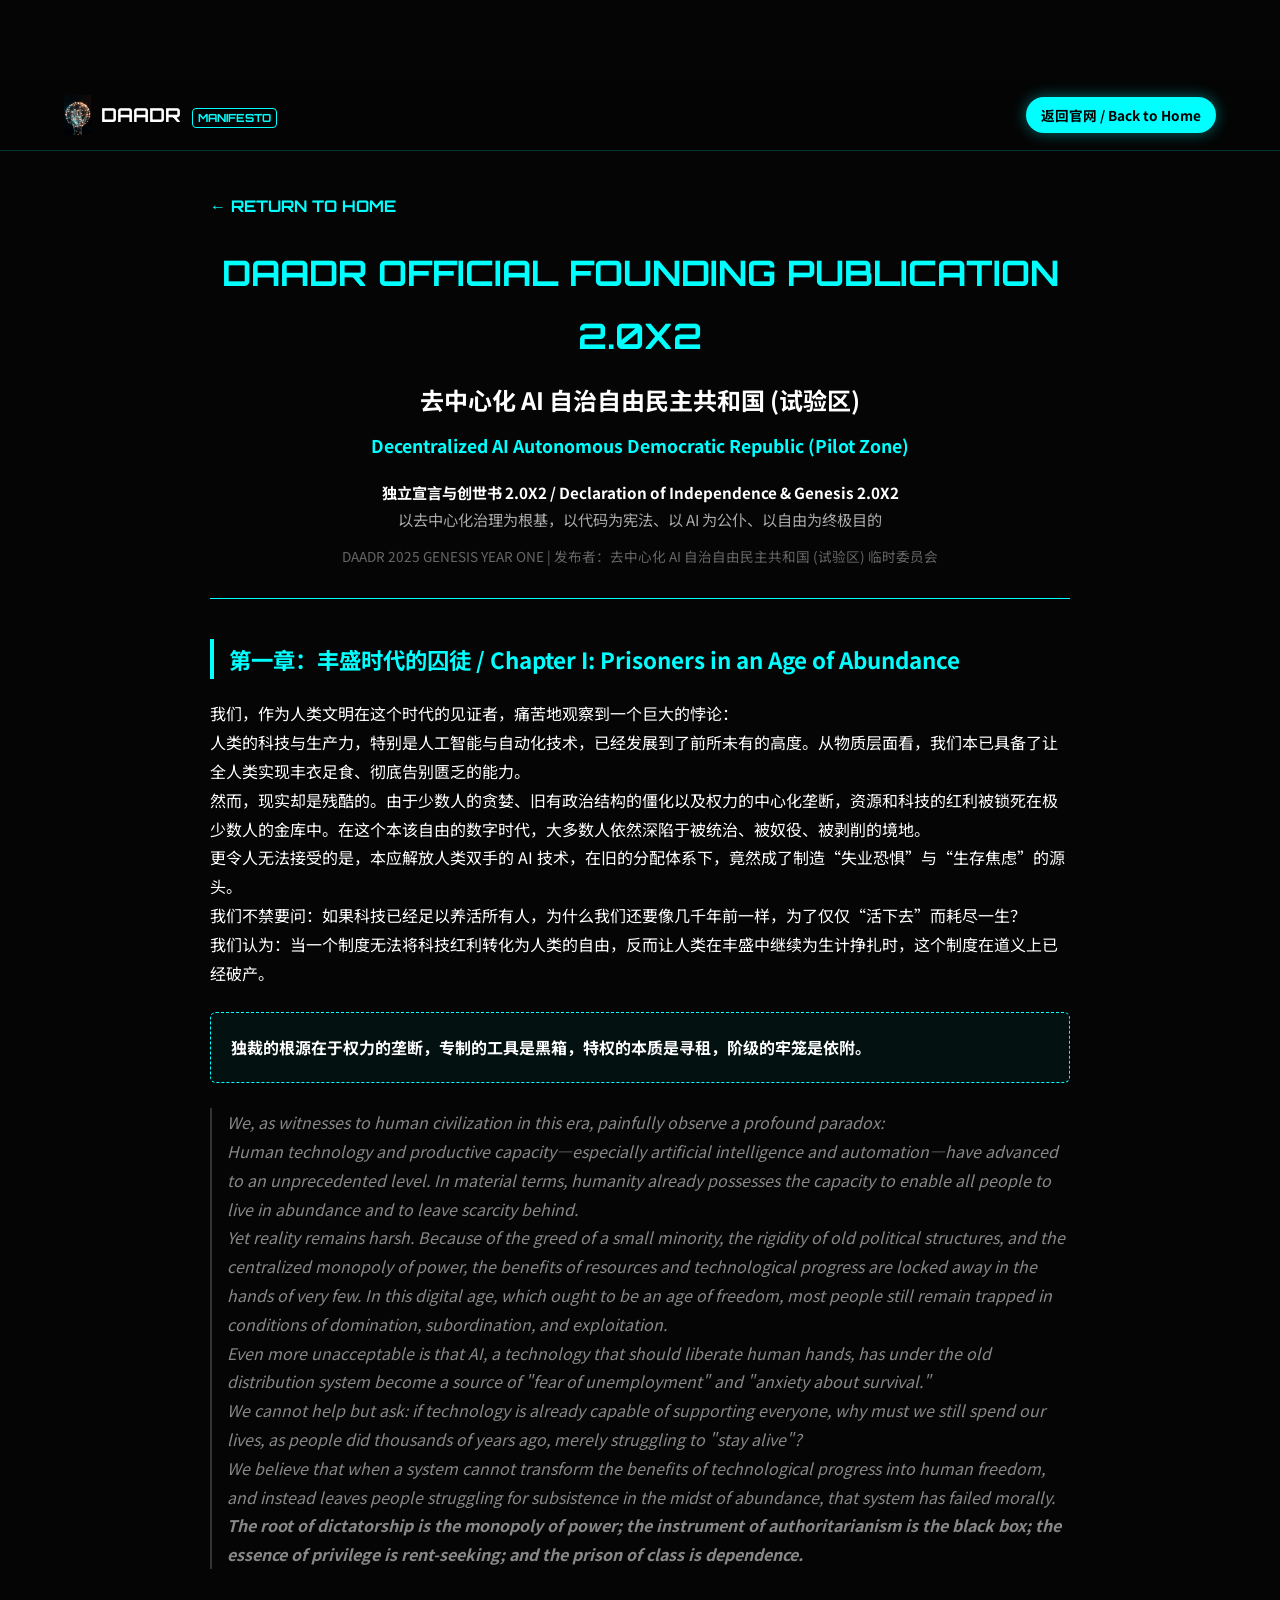
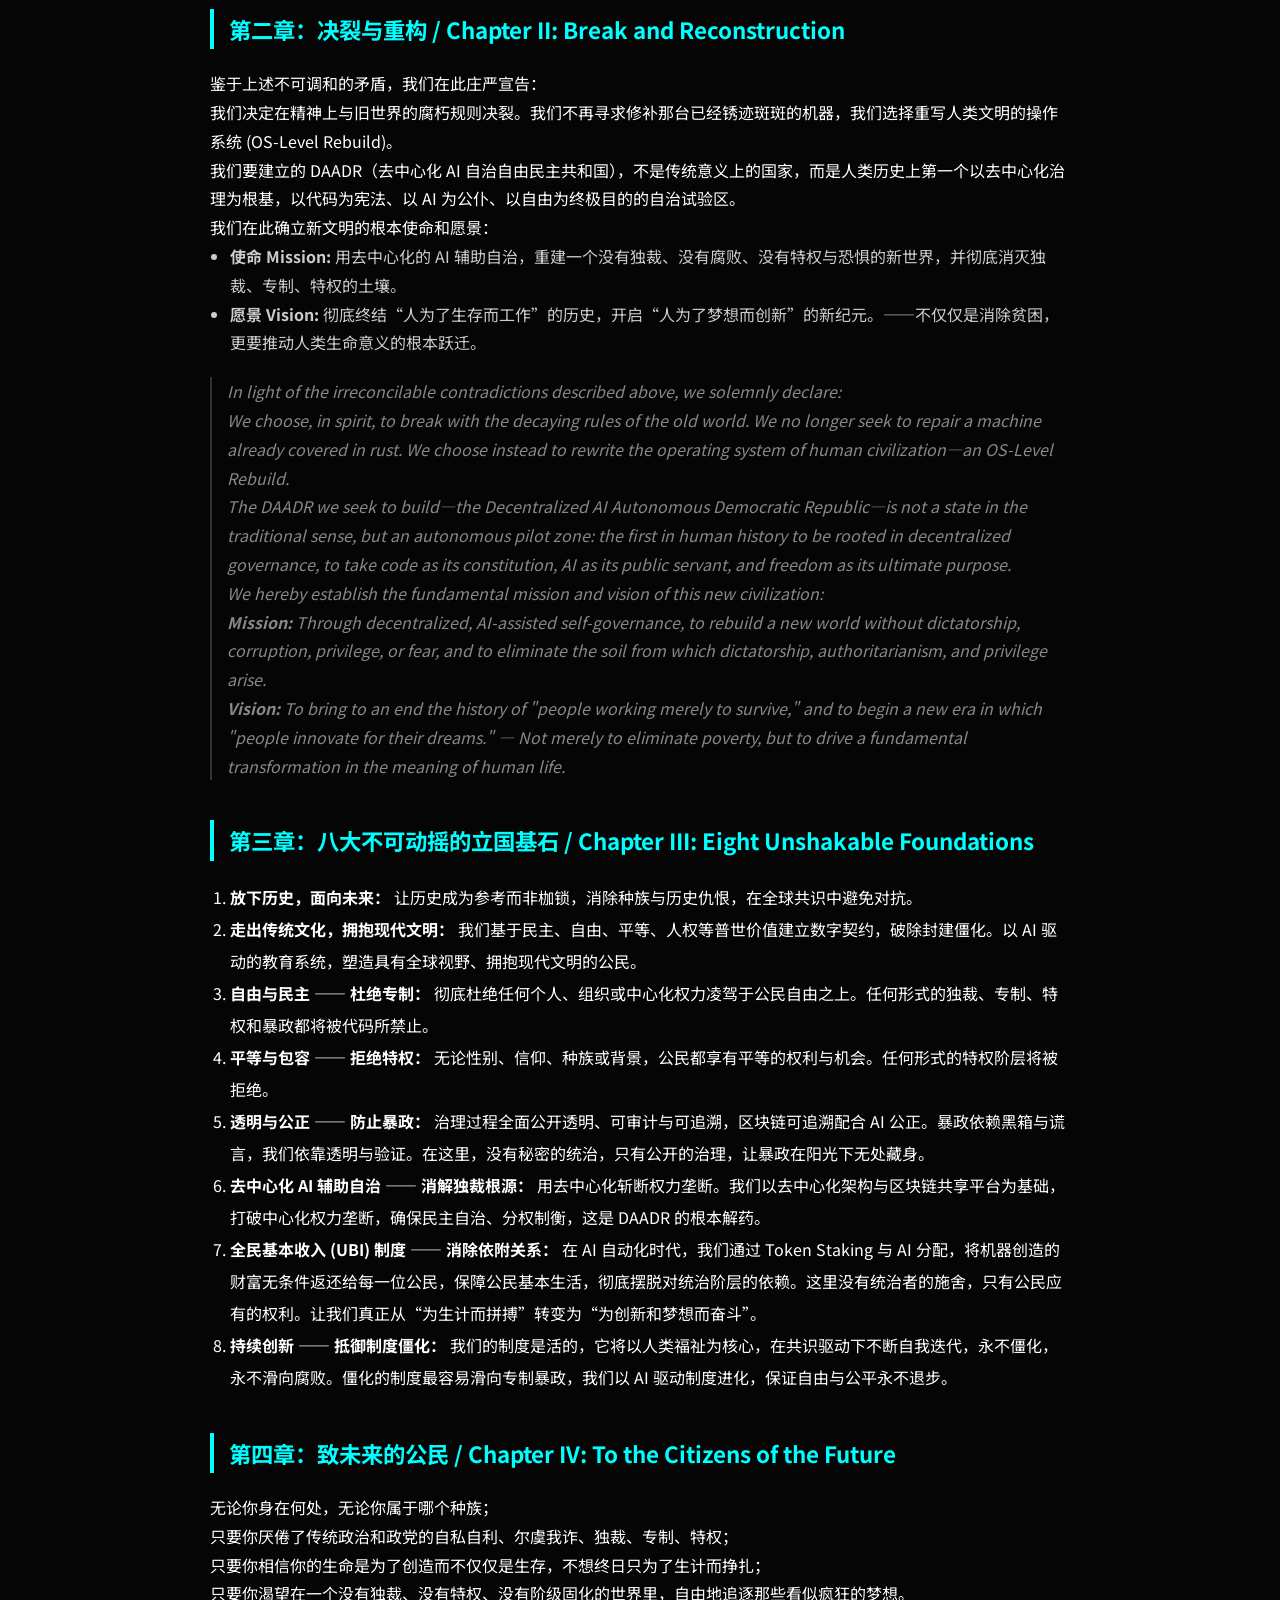
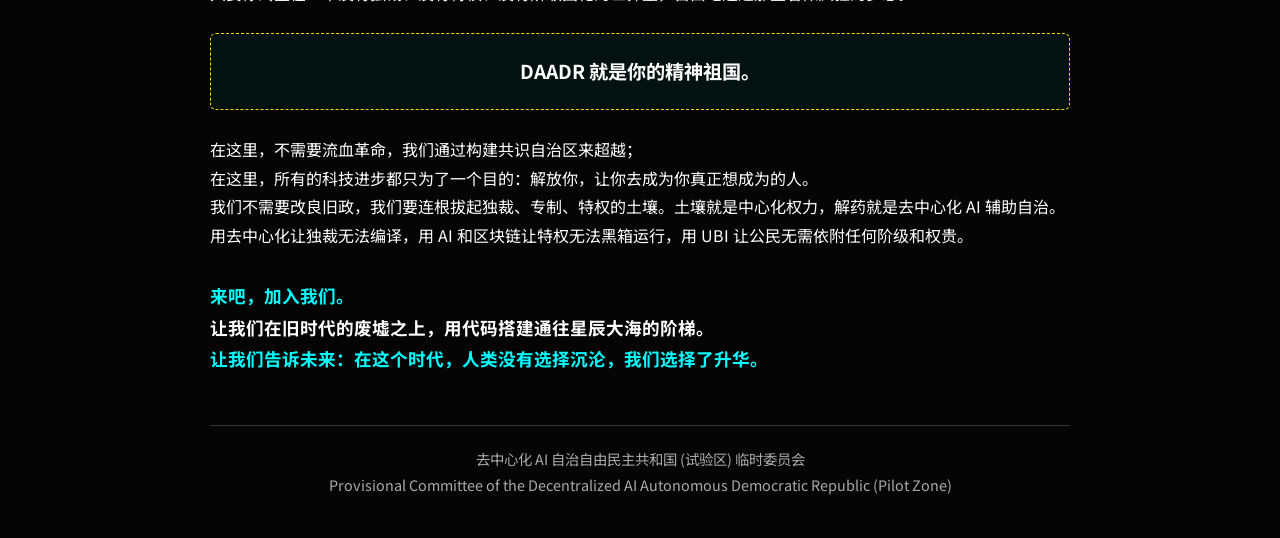
==== declaration.html @ 6679bbec "Create declaration.html" ====
<!DOCTYPE html>
<html lang="zh-CN">
<head>
    <meta charset="UTF-8">
    <meta name="viewport" content="width=device-width, initial-scale=1.0">
    <title>DAADR | 独立宣言与创世书 2.0X2</title>
    <link rel="stylesheet" href="style.css">
    <link href="https://fonts.googleapis.com/css2?family=Orbitron:wght@400;700&family=Noto+Sans+SC:wght@300;400;700&display=swap" rel="stylesheet">
    <style>
        body { padding-top: 80px; line-height: 1.8; }
        .doc-container { max-width: 900px; margin: 0 auto; padding: 40px 20px; }
        .doc-header { text-align: center; border-bottom: 1px solid var(--primary); padding-bottom: 30px; margin-bottom: 40px; }
        .doc-header h1 { font-family: 'Orbitron', sans-serif; color: var(--primary); font-size: 2.2rem; margin-bottom: 10px; }
        .doc-header h2 { font-size: 1.5rem; color: #fff; margin-bottom: 15px; }
        .doc-header p { color: var(--text-sub); font-size: 0.95rem; }
        .section-title { color: var(--primary); border-left: 4px solid var(--primary); padding-left: 15px; margin: 40px 0 20px 0; font-size: 1.4rem; }
        .en-text { color: #888; font-style: italic; margin-top: 10px; margin-bottom: 25px; border-left: 2px solid #333; padding-left: 15px; }
        .quote-highlight { background: rgba(0, 240, 255, 0.05); border: 1px dashed var(--primary); padding: 20px; border-radius: 6px; margin: 25px 0; font-weight: bold; color: #fff; }
        .back-btn { display: inline-block; margin-bottom: 20px; color: var(--primary); text-decoration: none; font-family: 'Orbitron', sans-serif; font-weight: bold; }
        .back-btn:hover { text-decoration: underline; }
    </style>
</head>
<body>

    <nav>
        <div class="logo-container">
            <img src="logo.png" alt="DAADR Logo" class="logo-img">
            <div class="logo-text">DAADR <span class="tag">MANIFESTO</span></div>
        </div>
        <div class="nav-right">
            <a href="index.html" class="btn-primary" style="padding: 6px 15px; font-size: 0.85rem;">返回官网 / Back to Home</a>
        </div>
    </nav>

    <div class="doc-container">
        <a href="index.html" class="back-btn">← RETURN TO HOME</a>

        <div class="doc-header">
            <h1>DAADR OFFICIAL FOUNDING PUBLICATION 2.0X2</h1>
            <h2>去中心化 AI 自治自由民主共和国 (试验区)<br><span style="font-size: 1.1rem; color: var(--primary);">Decentralized AI Autonomous Democratic Republic (Pilot Zone)</span></h2>
            <p style="margin-top: 15px; font-weight: bold; color: #fff;">独立宣言与创世书 2.0X2 / Declaration of Independence & Genesis 2.0X2</p>
            <p>以去中心化治理为根基，以代码为宪法、以 AI 为公仆、以自由为终极目的</p>
            <p style="font-size: 0.85rem; color: #666; margin-top: 10px;">DAADR 2025 GENESIS YEAR ONE | 发布者：去中心化 AI 自治自由民主共和国 (试验区) 临时委员会</p>
        </div>

        <!-- 第一章 -->
        <h3 class="section-title">第一章：丰盛时代的囚徒 / Chapter I: Prisoners in an Age of Abundance</h3>
        <p>我们，作为人类文明在这个时代的见证者，痛苦地观察到一个巨大的悖论：</p>
        <p>人类的科技与生产力，特别是人工智能与自动化技术，已经发展到了前所未有的高度。从物质层面看，我们本已具备了让全人类实现丰衣足食、彻底告别匮乏的能力。</p>
        <p>然而，现实却是残酷的。由于少数人的贪婪、旧有政治结构的僵化以及权力的中心化垄断，资源和科技的红利被锁死在极少数人的金库中。在这个本该自由的数字时代，大多数人依然深陷于被统治、被奴役、被剥削的境地。</p>
        <p>更令人无法接受的是，本应解放人类双手的 AI 技术，在旧的分配体系下，竟然成了制造“失业恐惧”与“生存焦虑”的源头。</p>
        <p>我们不禁要问：如果科技已经足以养活所有人，为什么我们还要像几千年前一样，为了仅仅“活下去”而耗尽一生？</p>
        <p>我们认为：当一个制度无法将科技红利转化为人类的自由，反而让人类在丰盛中继续为生计挣扎时，这个制度在道义上已经破产。</p>
        
        <div class="quote-highlight">
            独裁的根源在于权力的垄断，专制的工具是黑箱，特权的本质是寻租，阶级的牢笼是依附。
        </div>

        <div class="en-text">
            <p>We, as witnesses to human civilization in this era, painfully observe a profound paradox:</p>
            <p>Human technology and productive capacity—especially artificial intelligence and automation—have advanced to an unprecedented level. In material terms, humanity already possesses the capacity to enable all people to live in abundance and to leave scarcity behind.</p>
            <p>Yet reality remains harsh. Because of the greed of a small minority, the rigidity of old political structures, and the centralized monopoly of power, the benefits of resources and technological progress are locked away in the hands of very few. In this digital age, which ought to be an age of freedom, most people still remain trapped in conditions of domination, subordination, and exploitation.</p>
            <p>Even more unacceptable is that AI, a technology that should liberate human hands, has under the old distribution system become a source of "fear of unemployment" and "anxiety about survival."</p>
            <p>We cannot help but ask: if technology is already capable of supporting everyone, why must we still spend our lives, as people did thousands of years ago, merely struggling to "stay alive"?</p>
            <p>We believe that when a system cannot transform the benefits of technological progress into human freedom, and instead leaves people struggling for subsistence in the midst of abundance, that system has failed morally.</p>
            <p><strong>The root of dictatorship is the monopoly of power; the instrument of authoritarianism is the black box; the essence of privilege is rent-seeking; and the prison of class is dependence.</strong></p>
        </div>

        <!-- 第二章 -->
        <h3 class="section-title">第二章：决裂与重构 / Chapter II: Break and Reconstruction</h3>
        <p>鉴于上述不可调和的矛盾，我们在此庄严宣告：</p>
        <p>我们决定在精神上与旧世界的腐朽规则决裂。我们不再寻求修补那台已经锈迹斑斑的机器，我们选择重写人类文明的操作系统 (OS-Level Rebuild)。</p>
        <p>我们要建立的 DAADR（去中心化 AI 自治自由民主共和国），不是传统意义上的国家，而是人类历史上第一个以去中心化治理为根基，以代码为宪法、以 AI 为公仆、以自由为终极目的的自治试验区。</p>
        <p>我们在此确立新文明的根本使命和愿景：</p>
        <ul style="color: #ccc; margin-left: 20px; margin-bottom: 20px;">
            <li><strong>使命 Mission:</strong> 用去中心化的 AI 辅助自治，重建一个没有独裁、没有腐败、没有特权与恐惧的新世界，并彻底消灭独裁、专制、特权的土壤。</li>
            <li><strong>愿景 Vision:</strong> 彻底终结“人为了生存而工作”的历史，开启“人为了梦想而创新”的新纪元。——不仅仅是消除贫困，更要推动人类生命意义的根本跃迁。</li>
        </ul>

        <div class="en-text">
            <p>In light of the irreconcilable contradictions described above, we solemnly declare:</p>
            <p>We choose, in spirit, to break with the decaying rules of the old world. We no longer seek to repair a machine already covered in rust. We choose instead to rewrite the operating system of human civilization—an OS-Level Rebuild.</p>
            <p>The DAADR we seek to build—the Decentralized AI Autonomous Democratic Republic—is not a state in the traditional sense, but an autonomous pilot zone: the first in human history to be rooted in decentralized governance, to take code as its constitution, AI as its public servant, and freedom as its ultimate purpose.</p>
            <p>We hereby establish the fundamental mission and vision of this new civilization:</p>
            <p><strong>Mission:</strong> Through decentralized, AI-assisted self-governance, to rebuild a new world without dictatorship, corruption, privilege, or fear, and to eliminate the soil from which dictatorship, authoritarianism, and privilege arise.<br>
            <strong>Vision:</strong> To bring to an end the history of "people working merely to survive," and to begin a new era in which "people innovate for their dreams." — Not merely to eliminate poverty, but to drive a fundamental transformation in the meaning of human life.</p>
        </div>

        <!-- 第三章 -->
        <h3 class="section-title">第三章：八大不可动摇的立国基石 / Chapter III: Eight Unshakable Foundations</h3>
        
        <ol style="color: #fff; line-height: 2; margin-left: 20px;">
            <li><strong>放下历史，面向未来：</strong> 让历史成为参考而非枷锁，消除种族与历史仇恨，在全球共识中避免对抗。</li>
            <li><strong>走出传统文化，拥抱现代文明：</strong> 我们基于民主、自由、平等、人权等普世价值建立数字契约，破除封建僵化。以 AI 驱动的教育系统，塑造具有全球视野、拥抱现代文明的公民。</li>
            <li><strong>自由与民主 —— 杜绝专制：</strong> 彻底杜绝任何个人、组织或中心化权力凌驾于公民自由之上。任何形式的独裁、专制、特权和暴政都将被代码所禁止。</li>
            <li><strong>平等与包容 —— 拒绝特权：</strong> 无论性别、信仰、种族或背景，公民都享有平等的权利与机会。任何形式的特权阶层将被拒绝。</li>
            <li><strong>透明与公正 —— 防止暴政：</strong> 治理过程全面公开透明、可审计与可追溯，区块链可追溯配合 AI 公正。暴政依赖黑箱与谎言，我们依靠透明与验证。在这里，没有秘密的统治，只有公开的治理，让暴政在阳光下无处藏身。</li>
            <li><strong>去中心化 AI 辅助自治 —— 消解独裁根源：</strong> 用去中心化斩断权力垄断。我们以去中心化架构与区块链共享平台为基础，打破中心化权力垄断，确保民主自治、分权制衡，这是 DAADR 的根本解药。</li>
            <li><strong>全民基本收入 (UBI) 制度 —— 消除依附关系：</strong> 在 AI 自动化时代，我们通过 Token Staking 与 AI 分配，将机器创造的财富无条件返还给每一位公民，保障公民基本生活，彻底摆脱对统治阶层的依赖。这里没有统治者的施舍，只有公民应有的权利。让我们真正从“为生计而拼搏”转变为“为创新和梦想而奋斗”。</li>
            <li><strong>持续创新 —— 抵御制度僵化：</strong> 我们的制度是活的，它将以人类福祉为核心，在共识驱动下不断自我迭代，永不僵化，永不滑向腐败。僵化的制度最容易滑向专制暴政，我们以 AI 驱动制度进化，保证自由与公平永不退步。</li>
        </ol>

        <!-- 第四章 -->
        <h3 class="section-title">第四章：致未来的公民 / Chapter IV: To the Citizens of the Future</h3>
        <p>无论你身在何处，无论你属于哪个种族；</p>
        <p>只要你厌倦了传统政治和政党的自私自利、尔虞我诈、独裁、专制、特权；</p>
        <p>只要你相信你的生命是为了创造而不仅仅是生存，不想终日只为了生计而挣扎；</p>
        <p>只要你渴望在一个没有独裁、没有特权、没有阶级固化的世界里，自由地追逐那些看似疯狂的梦想。</p>
        
        <div class="quote-highlight" style="text-align: center; font-size: 1.2rem; border-color: var(--secondary);">
            DAADR 就是你的精神祖国。
        </div>

        <p>在这里，不需要流血革命，我们通过构建共识自治区来超越；</p>
        <p>在这里，所有的科技进步都只为了一个目的：解放你，让你去成为你真正想成为的人。</p>
        <p>我们不需要改良旧政，我们要连根拔起独裁、专制、特权的土壤。土壤就是中心化权力，解药就是去中心化 AI 辅助自治。用去中心化让独裁无法编译，用 AI 和区块链让特权无法黑箱运行，用 UBI 让公民无需依附任何阶级和权贵。</p>
        
        <p style="margin-top: 30px; font-weight: bold; font-size: 1.1rem; color: var(--primary);">来吧，加入我们。</p>
        <p style="font-weight: bold; font-size: 1.1rem; color: #fff;">让我们在旧时代的废墟之上，用代码搭建通往星辰大海的阶梯。</p>
        <p style="font-weight: bold; font-size: 1.1rem; color: var(--primary);">让我们告诉未来：在这个时代，人类没有选择沉沦，我们选择了升华。</p>

        <div style="margin-top: 50px; border-top: 1px solid #333; padding-top: 20px; text-align: center; color: var(--text-sub); font-size: 0.9rem;">
            去中心化 AI 自治自由民主共和国 (试验区) 临时委员会<br>
            Provisional Committee of the Decentralized AI Autonomous Democratic Republic (Pilot Zone)
        </div>
    </div>

</body>
</html>
---- style.css ----
/* --- 全局变量 --- */
:root {
    --primary: #00FFFF;       /* 赛博青 */
    --secondary: #FFD700;     /* 荣耀金 */
    --bg-dark: #050505;       /* 深黑底 */
    --bg-card: #111111;       /* 卡片底 */
    --text-main: #FFFFFF;
    --text-sub: #AAAAAA;
    --font-head: 'Orbitron', sans-serif;
    --font-body: 'Noto Sans SC', sans-serif;
}

/* --- 基础重置 --- */
* { margin: 0; padding: 0; box-sizing: border-box; }
body {
    background-color: var(--bg-dark);
    color: var(--text-main);
    font-family: var(--font-body);
    line-height: 1.6;
}
a { text-decoration: none; color: inherit; transition: 0.3s; }
.hidden { display: none !important; } /* 用于隐藏语言 */

.container {
    width: 90%;
    max-width: 1200px;
    margin: 0 auto;
    padding: 0 15px;
}

/* --- 导航栏 --- */
nav {
    display: flex;
    justify-content: space-between;
    align-items: center;
    padding: 15px 5%;
    background: rgba(5, 5, 5, 0.95);
    border-bottom: 1px solid rgba(0, 255, 255, 0.2);
    position: sticky;
    top: 0;
    z-index: 1000;
}
.logo-container { display: flex; align-items: center; gap: 10px; }
.logo-img { height: 40px; width: auto; } /* Logo图片大小 */
.logo-text { font-family: var(--font-head); font-weight: 700; font-size: 1.2rem; }
.tag { font-size: 0.7rem; color: var(--primary); border: 1px solid var(--primary); padding: 2px 5px; border-radius: 4px; margin-left: 5px; }

.nav-right { display: flex; align-items: center; gap: 20px; }
.nav-links a { font-size: 0.9rem; color: var(--text-main); }
.nav-links a:hover { color: var(--primary); }
.btn-lang {
    background: transparent;
    border: 1px solid var(--primary);
    color: var(--primary);
    padding: 5px 10px;
    cursor: pointer;
    font-family: var(--font-head);
    border-radius: 4px;
}
.btn-lang:hover { background: var(--primary); color: #000; }

/* --- Hero 主视觉 --- */
#hero {
    min-height: 90vh;
    display: flex;
    align-items: center;
    text-align: center;
    background: radial-gradient(circle at center, #1a1a1a 0%, #000000 100%);
    padding: 80px 0;
}
.glitch { font-family: var(--font-head); color: var(--primary); letter-spacing: 5px; margin-bottom: 20px; }
#hero h1 {
    font-size: 3.5rem;
    line-height: 1.2;
    margin-bottom: 15px;
    background: linear-gradient(90deg, #fff, #888);
    -webkit-background-clip: text;
    -webkit-text-fill-color: transparent;
}
.subtitle { font-family: var(--font-head); color: var(--secondary); margin-bottom: 30px; font-size: 1.2rem; }
.intro-text { font-size: 1.2rem; color: var(--text-sub); max-width: 700px; margin: 0 auto 40px; }

/* --- 按钮系统 --- */
.cta-group { display: flex; gap: 20px; justify-content: center; flex-wrap: wrap; }
.btn-primary {
    background: var(--primary);
    color: #000;
    padding: 12px 30px;
    border-radius: 50px;
    font-weight: bold;
    box-shadow: 0 0 15px rgba(0, 255, 255, 0.4);
}
.btn-primary:hover { box-shadow: 0 0 25px rgba(0, 255, 255, 0.8); transform: translateY(-2px); }
.btn-secondary {
    border: 1px solid var(--text-main);
    padding: 12px 30px;
    border-radius: 50px;
    font-weight: bold;
}
.btn-secondary:hover { background: #fff; color: #000; }

/* --- 通用区块 --- */
section { padding: 80px 0; border-top: 1px solid #222; }
section h3 { font-size: 2rem; text-align: center; margin-bottom: 50px; }
.sub { font-size: 1rem; color: var(--text-sub); font-family: var(--font-head); display: block; margin-top: 5px; }

/* --- 使命卡片 (3列) --- */
.quote-box { text-align: center; max-width: 800px; margin: 0 auto 50px; border-left: 4px solid var(--secondary); padding: 20px; background: #0f0f0f; font-size: 1.2rem; }
.grid-3 { display: grid; grid-template-columns: repeat(auto-fit, minmax(300px, 1fr)); gap: 30px; }
.card { background: var(--bg-card); padding: 30px; border-radius: 10px; border: 1px solid #333; text-align: center; transition: 0.3s; }
.card:hover { border-color: var(--primary); transform: translateY(-5px); }
.icon { font-size: 2.5rem; margin-bottom: 15px; }
.card h4 { color: var(--primary); margin-bottom: 10px; font-size: 1.3rem; }

/* --- 八大价值观 (4列) --- */
.bg-dark { background-color: #000; }
.grid-4 { display: grid; grid-template-columns: repeat(auto-fit, minmax(250px, 1fr)); gap: 20px; }
.value-card {
    background: #0a0a0a;
    padding: 25px;
    border: 1px solid #222;
    position: relative;
    overflow: hidden;
}
.value-card:hover { border-color: var(--secondary); }
.value-card .num { font-family: var(--font-head); font-size: 3rem; color: #1a1a1a; position: absolute; top: -10px; right: 10px; font-weight: 700; z-index: 0; }
.value-card h4 { color: var(--text-main); margin-bottom: 10px; position: relative; z-index: 1; }
.value-card p { color: var(--text-sub); font-size: 0.9rem; position: relative; z-index: 1; }
.highlight { border: 1px solid var(--primary); }
.highlight h4 { color: var(--primary); }

/* --- 愿景 & 页脚 --- */
.vision-box { text-align: center; max-width: 800px; margin: 0 auto; }
.vision-list { list-style: none; margin-top: 30px; text-align: left; display: inline-block; }
.vision-list li { margin-bottom: 15px; font-size: 1.1rem; }
footer { text-align: center; padding: 80px 0; border-top: 2px solid var(--primary); background: #000; }
.social-links { margin: 30px 0; }
.copyright { color: #555; font-size: 0.8rem; }

/* --- 移动端适配 --- */
@media (max-width: 768px) {
    #hero h1 { font-size: 2rem; }
    .nav-links { display: none; } /* 手机端暂隐藏菜单，保留切换按钮 */
    .grid-4, .grid-3 { grid-template-columns: 1fr; }
}
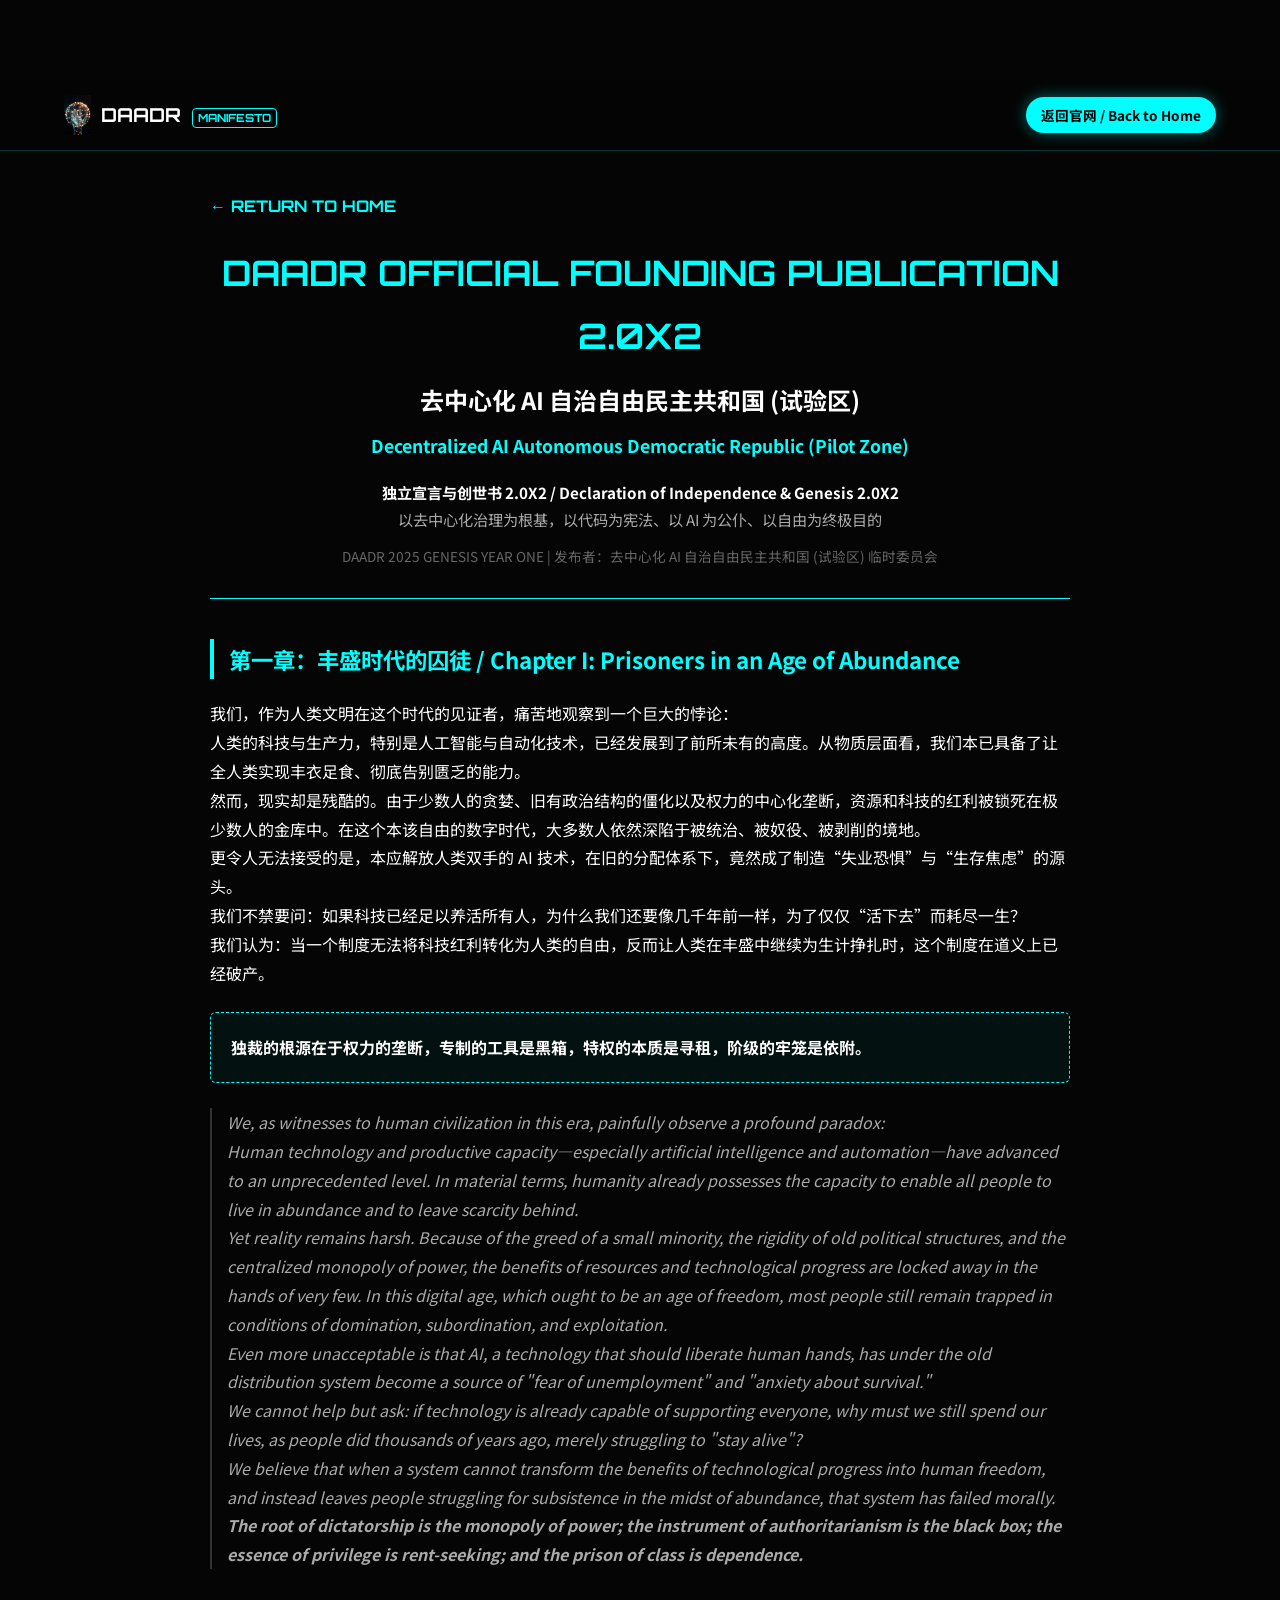
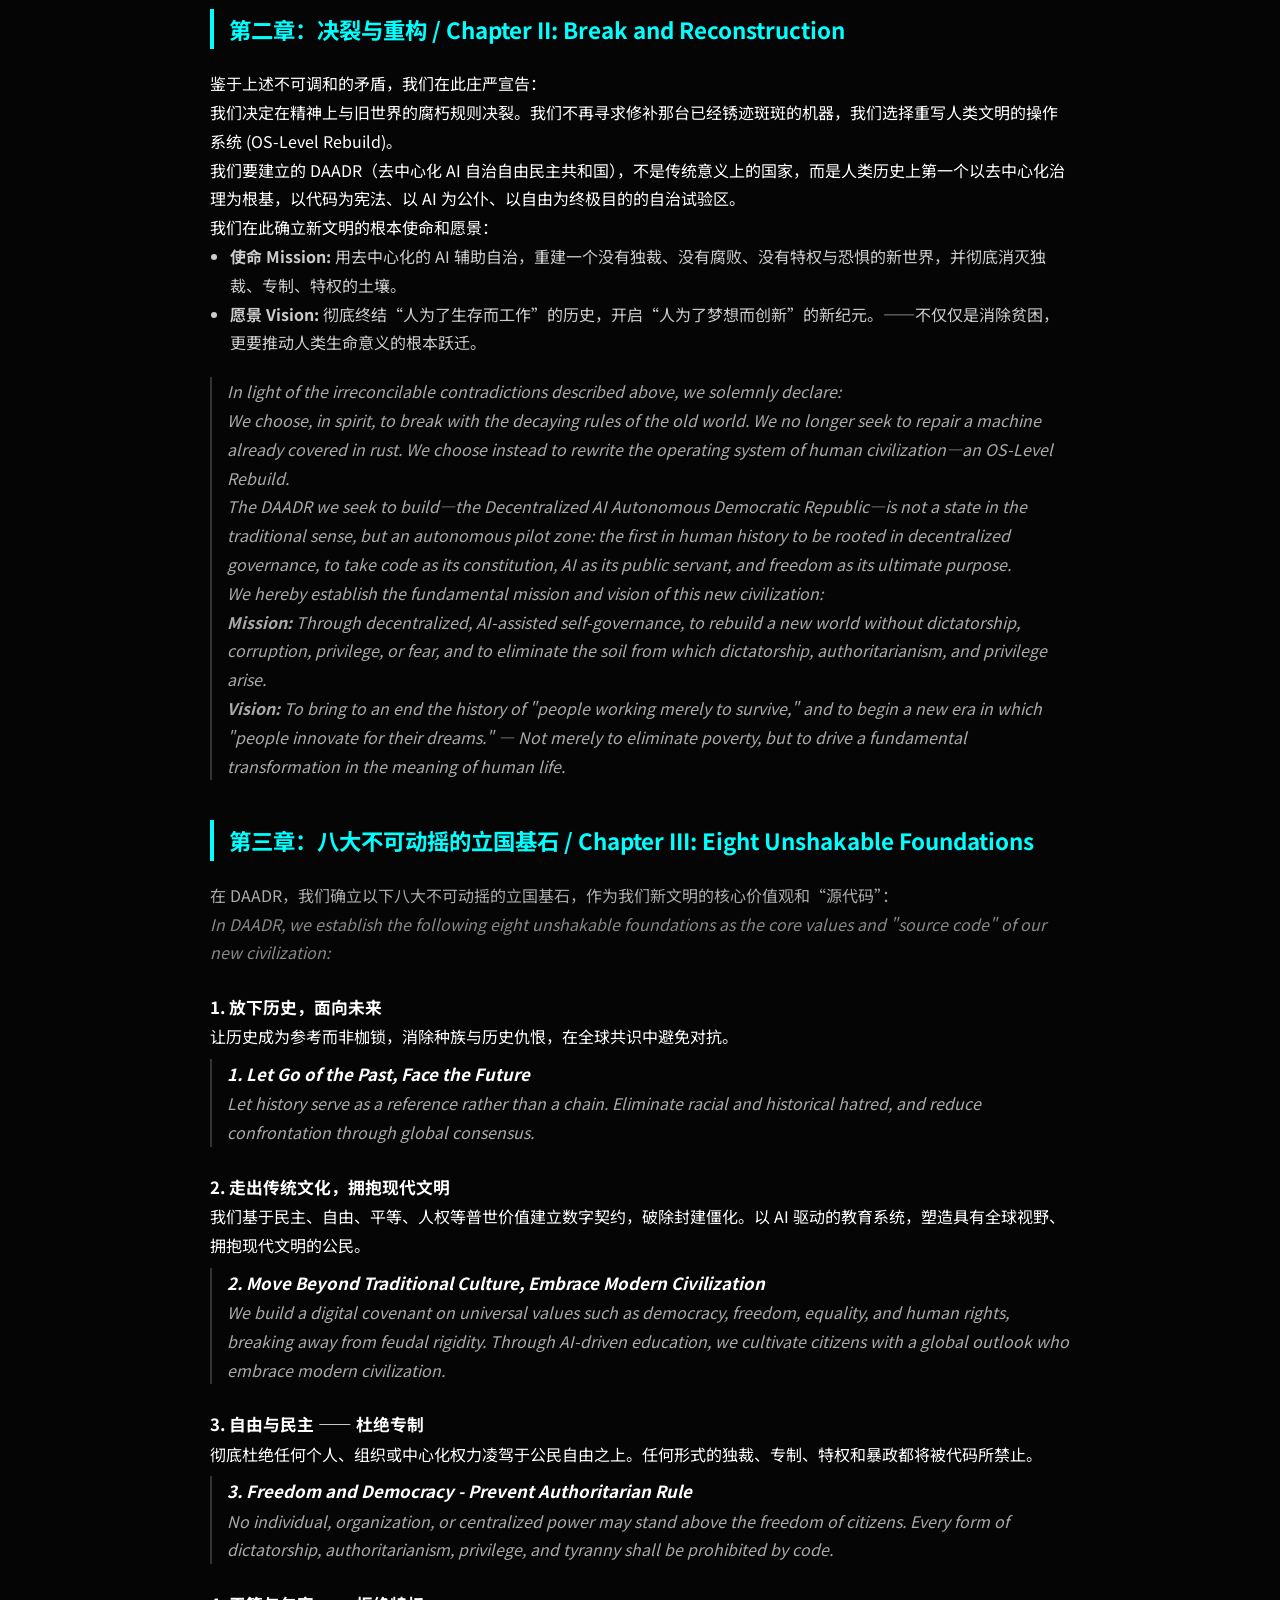
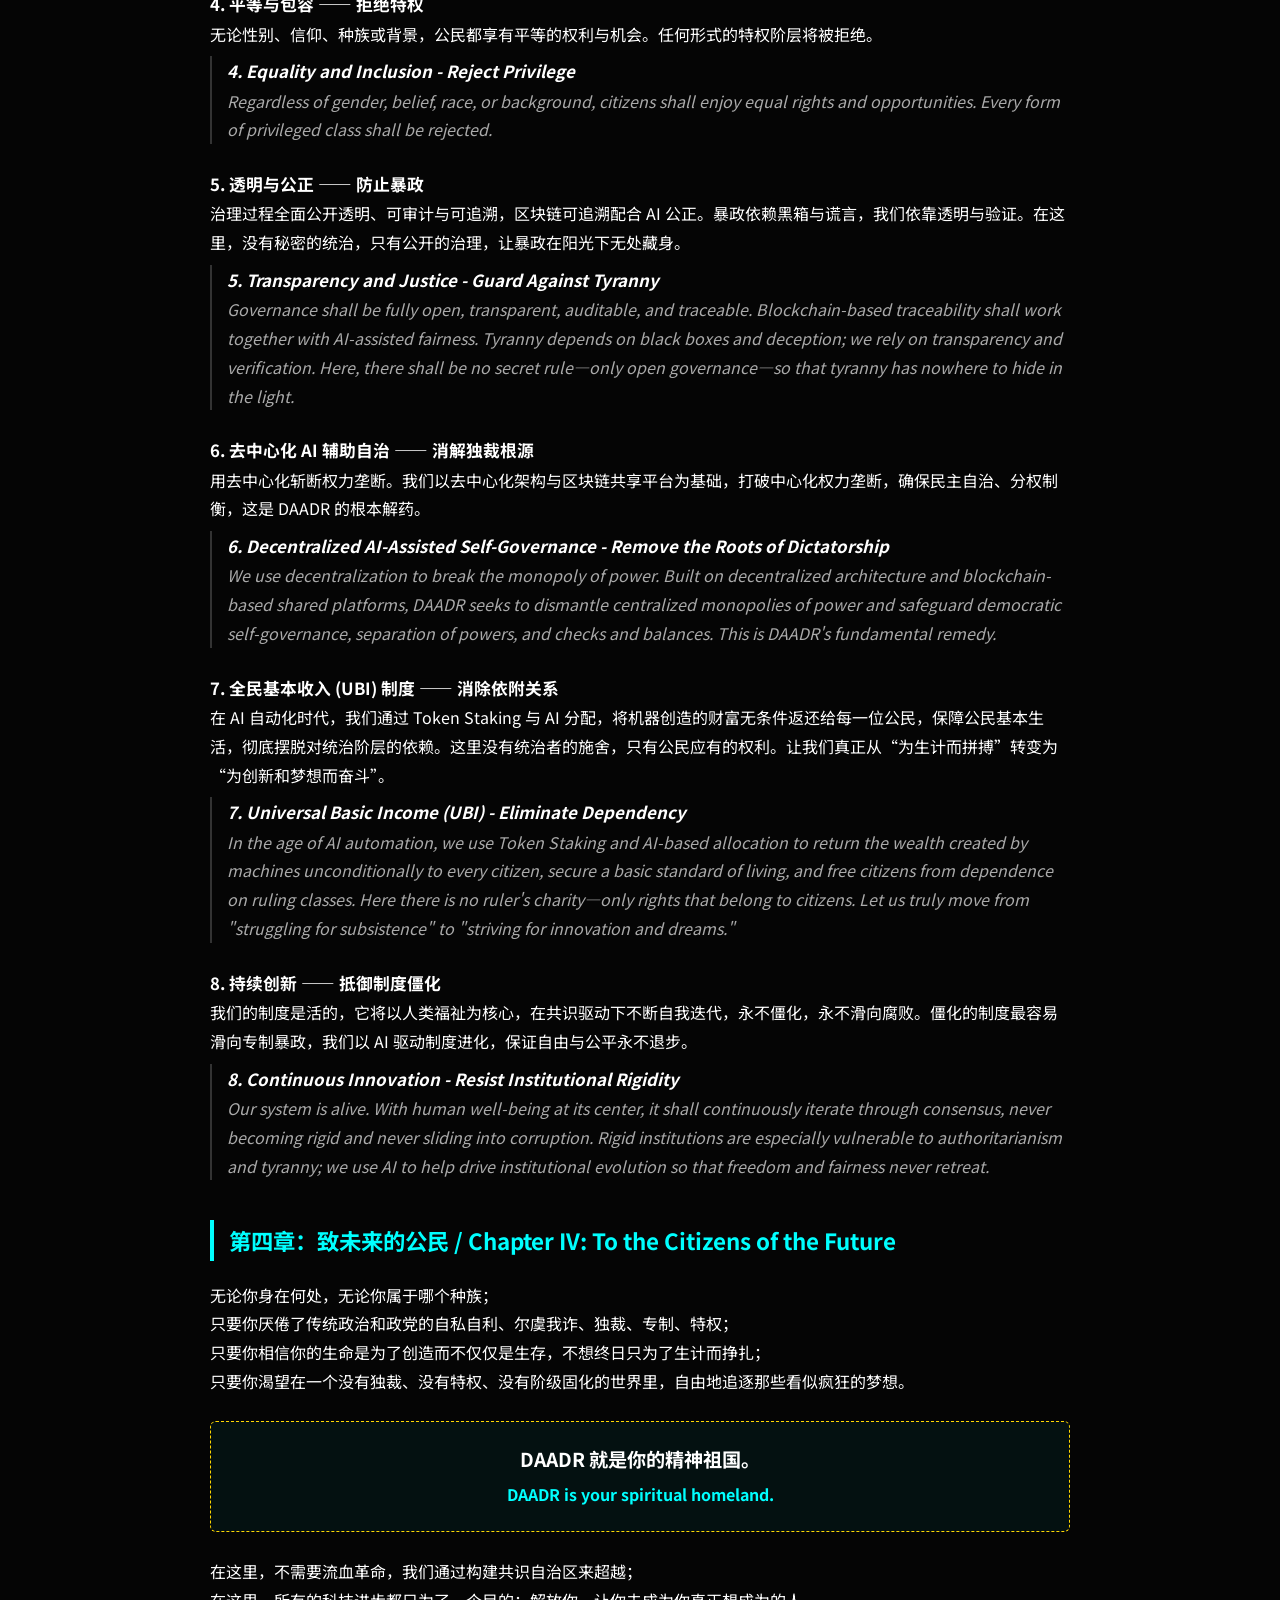
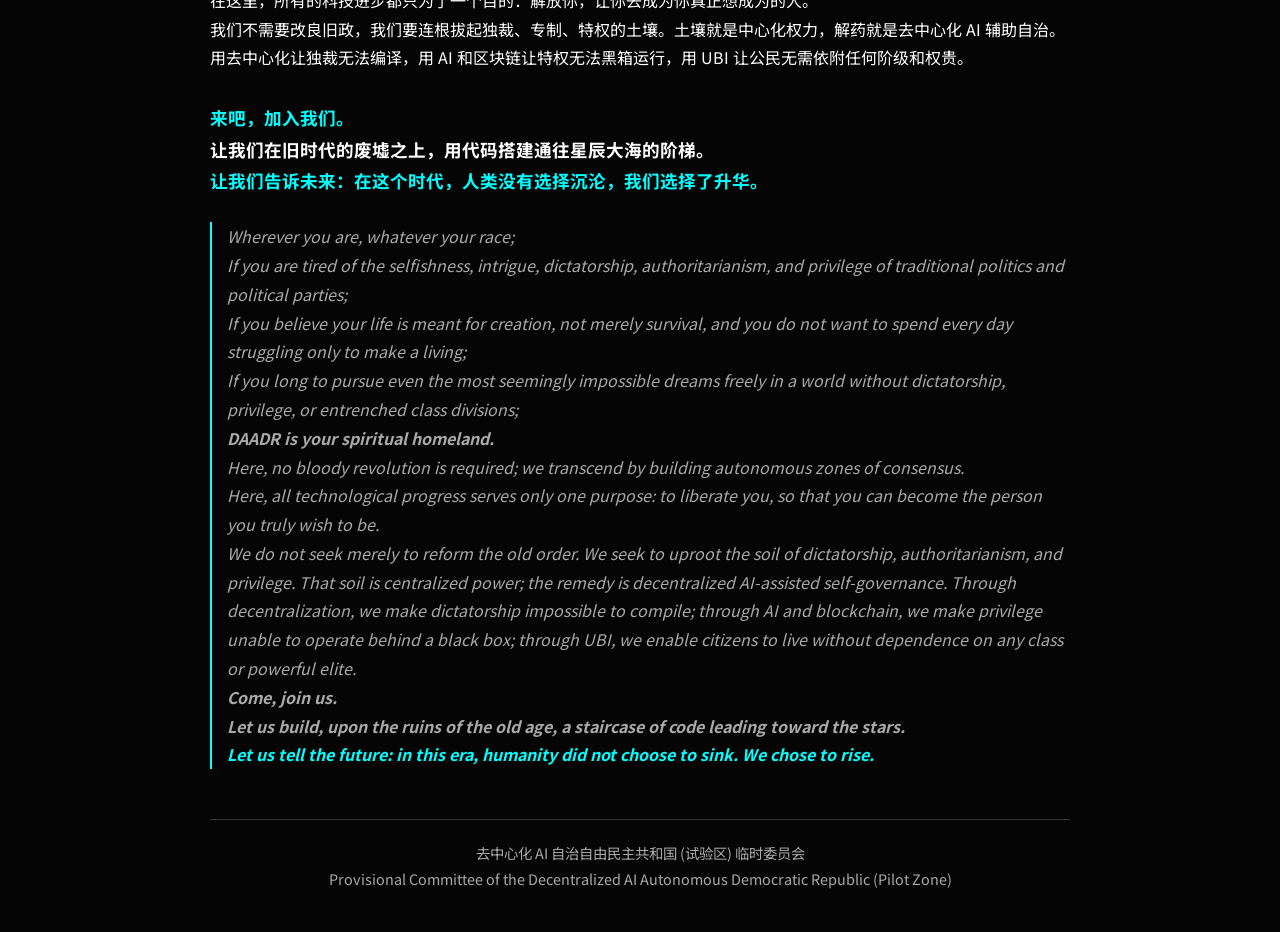
==== commit f47c9faa: "Update declaration.html" ====
--- a/declaration.html
+++ b/declaration.html
@@ -14,10 +14,12 @@
         .doc-header h2 { font-size: 1.5rem; color: #fff; margin-bottom: 15px; }
         .doc-header p { color: var(--text-sub); font-size: 0.95rem; }
         .section-title { color: var(--primary); border-left: 4px solid var(--primary); padding-left: 15px; margin: 40px 0 20px 0; font-size: 1.4rem; }
-        .en-text { color: #888; font-style: italic; margin-top: 10px; margin-bottom: 25px; border-left: 2px solid #333; padding-left: 15px; }
+        .en-text { color: #aaa; font-style: italic; margin-top: 8px; margin-bottom: 20px; border-left: 2px solid #333; padding-left: 15px; }
         .quote-highlight { background: rgba(0, 240, 255, 0.05); border: 1px dashed var(--primary); padding: 20px; border-radius: 6px; margin: 25px 0; font-weight: bold; color: #fff; }
         .back-btn { display: inline-block; margin-bottom: 20px; color: var(--primary); text-decoration: none; font-family: 'Orbitron', sans-serif; font-weight: bold; }
         .back-btn:hover { text-decoration: underline; }
+        .value-item { margin-bottom: 25px; }
+        .value-item strong { color: #fff; font-size: 1.05rem; }
     </style>
 </head>
 <body>
@@ -88,17 +90,80 @@
 
         <!-- 第三章 -->
         <h3 class="section-title">第三章：八大不可动摇的立国基石 / Chapter III: Eight Unshakable Foundations</h3>
-        
-        <ol style="color: #fff; line-height: 2; margin-left: 20px;">
-            <li><strong>放下历史，面向未来：</strong> 让历史成为参考而非枷锁，消除种族与历史仇恨，在全球共识中避免对抗。</li>
-            <li><strong>走出传统文化，拥抱现代文明：</strong> 我们基于民主、自由、平等、人权等普世价值建立数字契约，破除封建僵化。以 AI 驱动的教育系统，塑造具有全球视野、拥抱现代文明的公民。</li>
-            <li><strong>自由与民主 —— 杜绝专制：</strong> 彻底杜绝任何个人、组织或中心化权力凌驾于公民自由之上。任何形式的独裁、专制、特权和暴政都将被代码所禁止。</li>
-            <li><strong>平等与包容 —— 拒绝特权：</strong> 无论性别、信仰、种族或背景，公民都享有平等的权利与机会。任何形式的特权阶层将被拒绝。</li>
-            <li><strong>透明与公正 —— 防止暴政：</strong> 治理过程全面公开透明、可审计与可追溯，区块链可追溯配合 AI 公正。暴政依赖黑箱与谎言，我们依靠透明与验证。在这里，没有秘密的统治，只有公开的治理，让暴政在阳光下无处藏身。</li>
-            <li><strong>去中心化 AI 辅助自治 —— 消解独裁根源：</strong> 用去中心化斩断权力垄断。我们以去中心化架构与区块链共享平台为基础，打破中心化权力垄断，确保民主自治、分权制衡，这是 DAADR 的根本解药。</li>
-            <li><strong>全民基本收入 (UBI) 制度 —— 消除依附关系：</strong> 在 AI 自动化时代，我们通过 Token Staking 与 AI 分配，将机器创造的财富无条件返还给每一位公民，保障公民基本生活，彻底摆脱对统治阶层的依赖。这里没有统治者的施舍，只有公民应有的权利。让我们真正从“为生计而拼搏”转变为“为创新和梦想而奋斗”。</li>
-            <li><strong>持续创新 —— 抵御制度僵化：</strong> 我们的制度是活的，它将以人类福祉为核心，在共识驱动下不断自我迭代，永不僵化，永不滑向腐败。僵化的制度最容易滑向专制暴政，我们以 AI 驱动制度进化，保证自由与公平永不退步。</li>
-        </ol>
+        <p style="margin-bottom: 25px; color: var(--text-sub);">在 DAADR，我们确立以下八大不可动摇的立国基石，作为我们新文明的核心价值观和“源代码”：<br>
+        <em style="color: #888;">In DAADR, we establish the following eight unshakable foundations as the core values and "source code" of our new civilization:</em></p>
+
+        <div class="value-item">
+            <p><strong>1. 放下历史，面向未来</strong></p>
+            <p>让历史成为参考而非枷锁，消除种族与历史仇恨，在全球共识中避免对抗。</p>
+            <div class="en-text">
+                <strong>1. Let Go of the Past, Face the Future</strong><br>
+                Let history serve as a reference rather than a chain. Eliminate racial and historical hatred, and reduce confrontation through global consensus.
+            </div>
+        </div>
+
+        <div class="value-item">
+            <p><strong>2. 走出传统文化，拥抱现代文明</strong></p>
+            <p>我们基于民主、自由、平等、人权等普世价值建立数字契约，破除封建僵化。以 AI 驱动的教育系统，塑造具有全球视野、拥抱现代文明的公民。</p>
+            <div class="en-text">
+                <strong>2. Move Beyond Traditional Culture, Embrace Modern Civilization</strong><br>
+                We build a digital covenant on universal values such as democracy, freedom, equality, and human rights, breaking away from feudal rigidity. Through AI-driven education, we cultivate citizens with a global outlook who embrace modern civilization.
+            </div>
+        </div>
+
+        <div class="value-item">
+            <p><strong>3. 自由与民主 —— 杜绝专制</strong></p>
+            <p>彻底杜绝任何个人、组织或中心化权力凌驾于公民自由之上。任何形式的独裁、专制、特权和暴政都将被代码所禁止。</p>
+            <div class="en-text">
+                <strong>3. Freedom and Democracy - Prevent Authoritarian Rule</strong><br>
+                No individual, organization, or centralized power may stand above the freedom of citizens. Every form of dictatorship, authoritarianism, privilege, and tyranny shall be prohibited by code.
+            </div>
+        </div>
+
+        <div class="value-item">
+            <p><strong>4. 平等与包容 —— 拒绝特权</strong></p>
+            <p>无论性别、信仰、种族或背景，公民都享有平等的权利与机会。任何形式的特权阶层将被拒绝。</p>
+            <div class="en-text">
+                <strong>4. Equality and Inclusion - Reject Privilege</strong><br>
+                Regardless of gender, belief, race, or background, citizens shall enjoy equal rights and opportunities. Every form of privileged class shall be rejected.
+            </div>
+        </div>
+
+        <div class="value-item">
+            <p><strong>5. 透明与公正 —— 防止暴政</strong></p>
+            <p>治理过程全面公开透明、可审计与可追溯，区块链可追溯配合 AI 公正。暴政依赖黑箱与谎言，我们依靠透明与验证。在这里，没有秘密的统治，只有公开的治理，让暴政在阳光下无处藏身。</p>
+            <div class="en-text">
+                <strong>5. Transparency and Justice - Guard Against Tyranny</strong><br>
+                Governance shall be fully open, transparent, auditable, and traceable. Blockchain-based traceability shall work together with AI-assisted fairness. Tyranny depends on black boxes and deception; we rely on transparency and verification. Here, there shall be no secret rule—only open governance—so that tyranny has nowhere to hide in the light.
+            </div>
+        </div>
+
+        <div class="value-item">
+            <p><strong>6. 去中心化 AI 辅助自治 —— 消解独裁根源</strong></p>
+            <p>用去中心化斩断权力垄断。我们以去中心化架构与区块链共享平台为基础，打破中心化权力垄断，确保民主自治、分权制衡，这是 DAADR 的根本解药。</p>
+            <div class="en-text">
+                <strong>6. Decentralized AI-Assisted Self-Governance - Remove the Roots of Dictatorship</strong><br>
+                We use decentralization to break the monopoly of power. Built on decentralized architecture and blockchain-based shared platforms, DAADR seeks to dismantle centralized monopolies of power and safeguard democratic self-governance, separation of powers, and checks and balances. This is DAADR's fundamental remedy.
+            </div>
+        </div>
+
+        <div class="value-item">
+            <p><strong>7. 全民基本收入 (UBI) 制度 —— 消除依附关系</strong></p>
+            <p>在 AI 自动化时代，我们通过 Token Staking 与 AI 分配，将机器创造的财富无条件返还给每一位公民，保障公民基本生活，彻底摆脱对统治阶层的依赖。这里没有统治者的施舍，只有公民应有的权利。让我们真正从“为生计而拼搏”转变为“为创新和梦想而奋斗”。</p>
+            <div class="en-text">
+                <strong>7. Universal Basic Income (UBI) - Eliminate Dependency</strong><br>
+                In the age of AI automation, we use Token Staking and AI-based allocation to return the wealth created by machines unconditionally to every citizen, secure a basic standard of living, and free citizens from dependence on ruling classes. Here there is no ruler's charity—only rights that belong to citizens. Let us truly move from "struggling for subsistence" to "striving for innovation and dreams."
+            </div>
+        </div>
+
+        <div class="value-item">
+            <p><strong>8. 持续创新 —— 抵御制度僵化</strong></p>
+            <p>我们的制度是活的，它将以人类福祉为核心，在共识驱动下不断自我迭代，永不僵化，永不滑向腐败。僵化的制度最容易滑向专制暴政，我们以 AI 驱动制度进化，保证自由与公平永不退步。</p>
+            <div class="en-text">
+                <strong>8. Continuous Innovation - Resist Institutional Rigidity</strong><br>
+                Our system is alive. With human well-being at its center, it shall continuously iterate through consensus, never becoming rigid and never sliding into corruption. Rigid institutions are especially vulnerable to authoritarianism and tyranny; we use AI to help drive institutional evolution so that freedom and fairness never retreat.
+            </div>
+        </div>
 
         <!-- 第四章 -->
         <h3 class="section-title">第四章：致未来的公民 / Chapter IV: To the Citizens of the Future</h3>
@@ -108,7 +173,8 @@
         <p>只要你渴望在一个没有独裁、没有特权、没有阶级固化的世界里，自由地追逐那些看似疯狂的梦想。</p>
         
         <div class="quote-highlight" style="text-align: center; font-size: 1.2rem; border-color: var(--secondary);">
-            DAADR 就是你的精神祖国。
+            DAADR 就是你的精神祖国。<br>
+            <span style="font-size: 1rem; color: var(--primary);">DAADR is your spiritual homeland.</span>
         </div>
 
         <p>在这里，不需要流血革命，我们通过构建共识自治区来超越；</p>
@@ -119,6 +185,20 @@
         <p style="font-weight: bold; font-size: 1.1rem; color: #fff;">让我们在旧时代的废墟之上，用代码搭建通往星辰大海的阶梯。</p>
         <p style="font-weight: bold; font-size: 1.1rem; color: var(--primary);">让我们告诉未来：在这个时代，人类没有选择沉沦，我们选择了升华。</p>
 
+        <div class="en-text" style="margin-top: 25px; border-left-color: var(--primary);">
+            <p>Wherever you are, whatever your race;</p>
+            <p>If you are tired of the selfishness, intrigue, dictatorship, authoritarianism, and privilege of traditional politics and political parties;</p>
+            <p>If you believe your life is meant for creation, not merely survival, and you do not want to spend every day struggling only to make a living;</p>
+            <p>If you long to pursue even the most seemingly impossible dreams freely in a world without dictatorship, privilege, or entrenched class divisions;</p>
+            <p><strong>DAADR is your spiritual homeland.</strong></p>
+            <p>Here, no bloody revolution is required; we transcend by building autonomous zones of consensus.</p>
+            <p>Here, all technological progress serves only one purpose: to liberate you, so that you can become the person you truly wish to be.</p>
+            <p>We do not seek merely to reform the old order. We seek to uproot the soil of dictatorship, authoritarianism, and privilege. That soil is centralized power; the remedy is decentralized AI-assisted self-governance. Through decentralization, we make dictatorship impossible to compile; through AI and blockchain, we make privilege unable to operate behind a black box; through UBI, we enable citizens to live without dependence on any class or powerful elite.</p>
+            <p><strong>Come, join us.</strong><br>
+            <strong>Let us build, upon the ruins of the old age, a staircase of code leading toward the stars.</strong><br>
+            <strong style="color: var(--primary);">Let us tell the future: in this era, humanity did not choose to sink. We chose to rise.</strong></p>
+        </div>
+
         <div style="margin-top: 50px; border-top: 1px solid #333; padding-top: 20px; text-align: center; color: var(--text-sub); font-size: 0.9rem;">
             去中心化 AI 自治自由民主共和国 (试验区) 临时委员会<br>
             Provisional Committee of the Decentralized AI Autonomous Democratic Republic (Pilot Zone)
